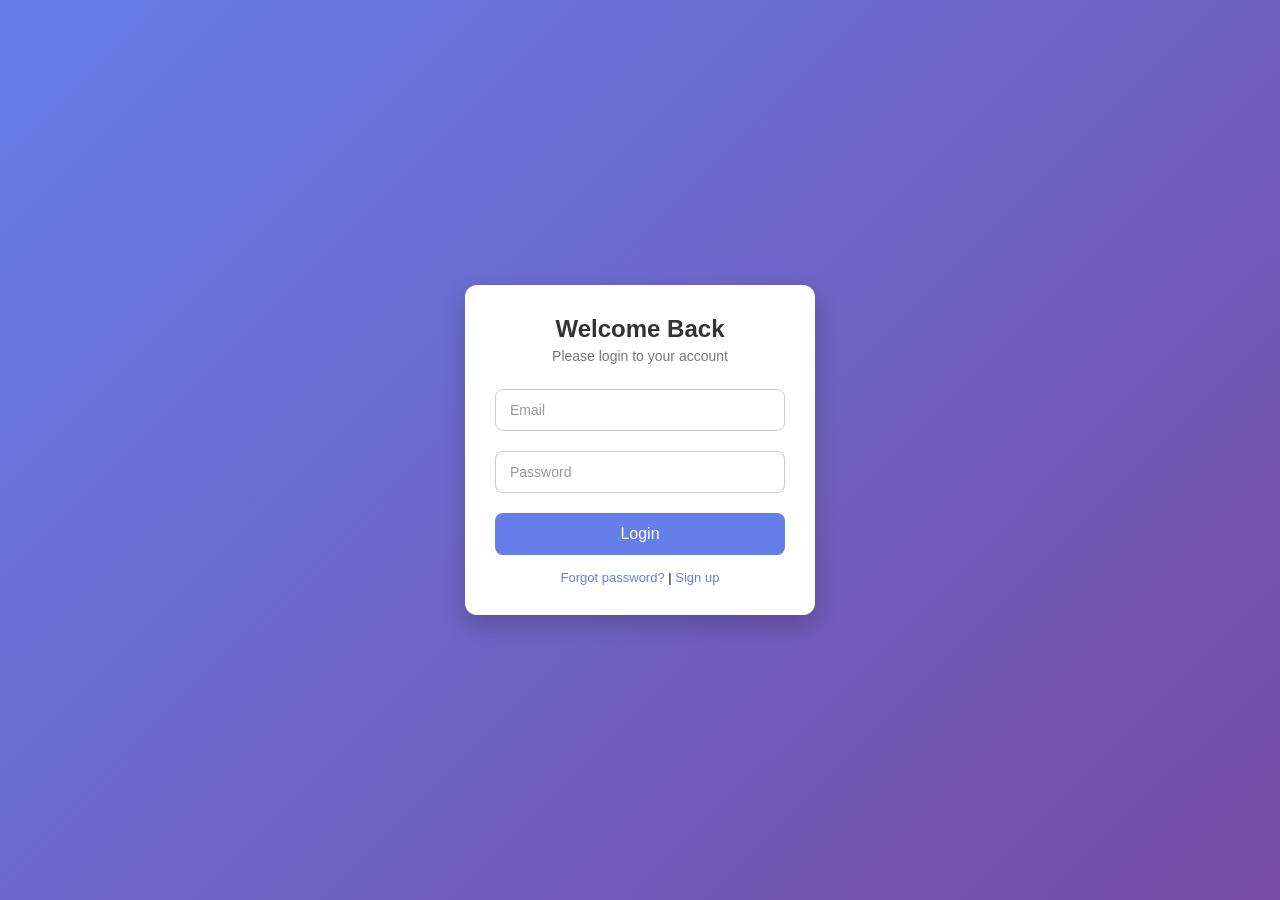
==== index.html @ 9d7a98ce "Add files via upload" ====
<!DOCTYPE html>
<html lang="en">
<head>
  <meta charset="UTF-8">
  <title>Login</title>
  <link rel="stylesheet" href="style.css">
</head>
<body>

  <div class="login-container">
    <h2>Welcome Back</h2>
    <p>Please login to your account</p>

    <form>
      <div class="input-group">
        <input type="email" required>
        <label>Email</label>
      </div>

      <div class="input-group">
        <input type="password" required>
        <label>Password</label>
      </div>

      <button type="submit">Login</button>

      <div class="extra">
        <a href="#">Forgot password?</a>
        <span> | </span>
        <a href="#">Sign up</a>
      </div>
    </form>
  </div>

</body>
</html>
---- style.css ----
* {
  margin: 0;
  padding: 0;
  box-sizing: border-box;
  font-family: "Segoe UI", sans-serif;
}

body {
  height: 100vh;
  background: linear-gradient(135deg, #667eea, #764ba2);
  display: flex;
  align-items: center;
  justify-content: center;
}

.login-container {
  background: #fff;
  width: 350px;
  padding: 30px;
  border-radius: 12px;
  box-shadow: 0 10px 25px rgba(0,0,0,0.2);
  text-align: center;
}

.login-container h2 {
  margin-bottom: 5px;
  color: #333;
}

.login-container p {
  margin-bottom: 25px;
  color: #777;
  font-size: 14px;
}

.input-group {
  position: relative;
  margin-bottom: 20px;
}

.input-group input {
  width: 100%;
  padding: 12px 10px;
  border: 1px solid #ccc;
  border-radius: 8px;
  outline: none;
  font-size: 14px;
}

.input-group label {
  position: absolute;
  top: 50%;
  left: 10px;
  color: #999;
  font-size: 14px;
  pointer-events: none;
  transform: translateY(-50%);
  transition: 0.3s;
  background: #fff;
  padding: 0 5px;
}

.input-group input:focus + label,
.input-group input:valid + label {
  top: -8px;
  font-size: 12px;
  color: #667eea;
}

button {
  width: 100%;
  padding: 12px;
  background: #667eea;
  border: none;
  border-radius: 8px;
  color: #fff;
  font-size: 16px;
  cursor: pointer;
  transition: 0.3s;
}

button:hover {
  background: #5a67d8;
}

.extra {
  margin-top: 15px;
  font-size: 13px;
}

.extra a {
  color: #667eea;
  text-decoration: none;
}

.extra a:hover {
  text-decoration: underline;
}
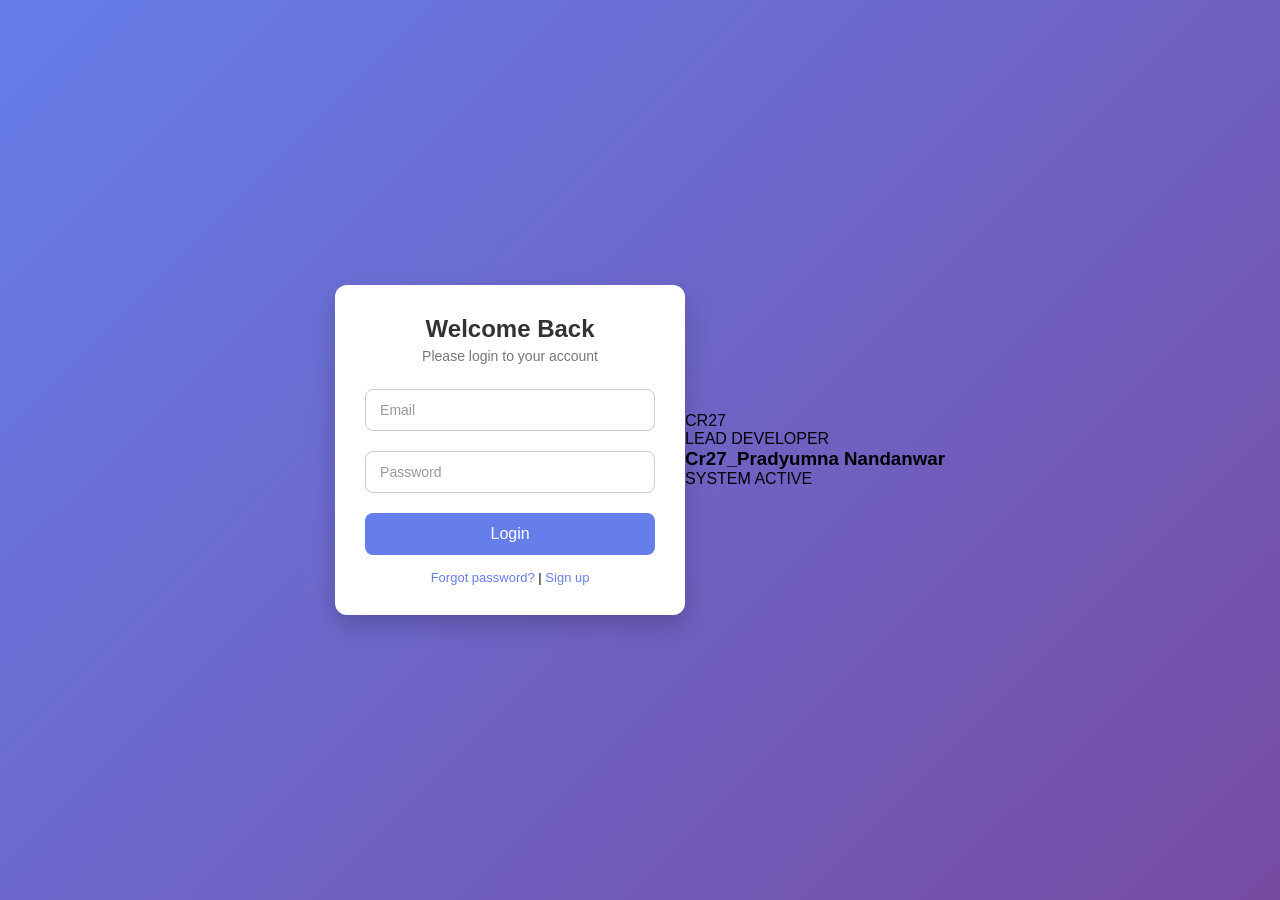
==== commit d1935a0d: "Update index.html add futer" ====
--- a/index.html
+++ b/index.html
@@ -31,6 +31,22 @@
       </div>
     </form>
   </div>
+  <footer class="futuristic-footer">
+    <div class="dev-container">
+        <div class="dev-logo">
+            <img src="logo.png" alt="Cr27 Logo" onerror="this.style.display='none'">
+            <div class="logo-fallback">CR27</div>
+        </div>
+        
+        <div class="dev-info">
+            <span class="label">LEAD DEVELOPER</span>
+            <h3 class="dev-name">Cr27_Pradyumna Nandanwar</h3>
+            <div class="status-bar">
+                <span class="pulse"></span> SYSTEM ACTIVE
+            </div>
+        </div>
+    </div>
+</footer>
 
 </body>
 </html>
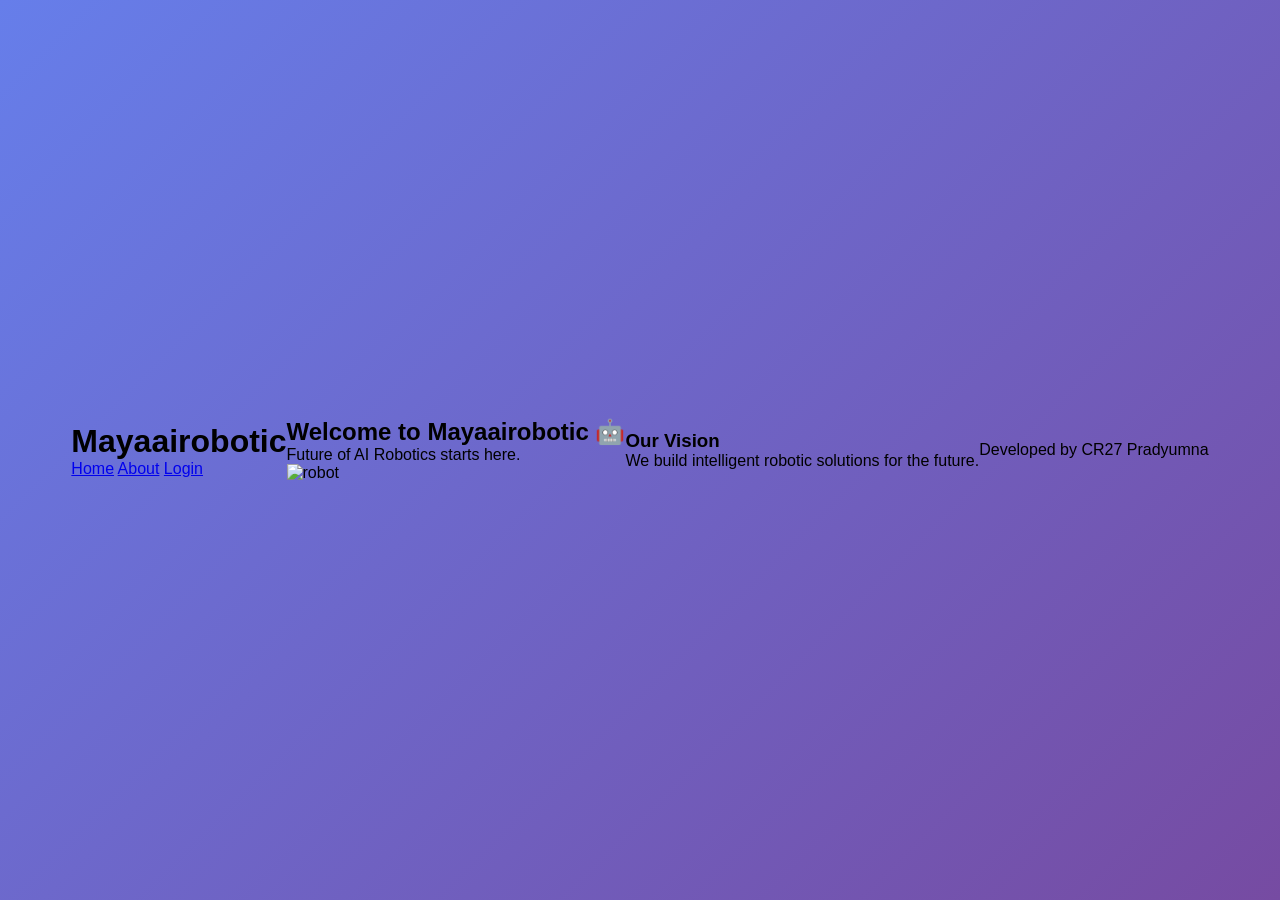
==== commit 3acd3e55: "Update index.html" ====
--- a/index.html
+++ b/index.html
@@ -1,51 +1,36 @@
 <!DOCTYPE html>
 <html lang="en">
 <head>
-  <meta charset="UTF-8">
-  <title>Login</title>
-  <link rel="stylesheet" href="style.css">
+<meta charset="UTF-8">
+<meta name="viewport" content="width=device-width, initial-scale=1.0">
+<title>Mayaairobotic</title>
+<link rel="stylesheet" href="style.css">
 </head>
+
 <body>
 
-  <div class="login-container">
-    <h2>Welcome Back</h2>
-    <p>Please login to your account</p>
+<header>
+  <h1>Mayaairobotic</h1>
+  <nav>
+    <a href="index.html">Home</a>
+    <a href="about.html">About</a>
+    <a href="login.html">Login</a>
+  </nav>
+</header>
 
-    <form>
-      <div class="input-group">
-        <input type="email" required>
-        <label>Email</label>
-      </div>
+<section class="hero">
+  <h2>Welcome to Mayaairobotic 🤖</h2>
+  <p>Future of AI Robotics starts here.</p>
+  <img src="https://via.placeholder.com/400" alt="robot">
+</section>
 
-      <div class="input-group">
-        <input type="password" required>
-        <label>Password</label>
-      </div>
+<section class="content">
+  <h3>Our Vision</h3>
+  <p>We build intelligent robotic solutions for the future.</p>
+</section>
 
-      <button type="submit">Login</button>
-
-      <div class="extra">
-        <a href="#">Forgot password?</a>
-        <span> | </span>
-        <a href="#">Sign up</a>
-      </div>
-    </form>
-  </div>
-  <footer class="futuristic-footer">
-    <div class="dev-container">
-        <div class="dev-logo">
-            <img src="logo.png" alt="Cr27 Logo" onerror="this.style.display='none'">
-            <div class="logo-fallback">CR27</div>
-        </div>
-        
-        <div class="dev-info">
-            <span class="label">LEAD DEVELOPER</span>
-            <h3 class="dev-name">Cr27_Pradyumna Nandanwar</h3>
-            <div class="status-bar">
-                <span class="pulse"></span> SYSTEM ACTIVE
-            </div>
-        </div>
-    </div>
+<footer>
+  <p>Developed by CR27 Pradyumna</p>
 </footer>
 
 </body>
--- a/style.css
+++ b/style.css
@@ -96,3 +96,95 @@
 .extra a:hover {
   text-decoration: underline;
 }
+:root {
+    --neon-blue: #00f3ff;
+    --deep-space: #0a0b10;
+    --glass: rgba(255, 255, 255, 0.05);
+}
+
+.futuristic-footer {
+    background: var(--deep-space);
+    padding: 20px;
+    border-top: 1px solid var(--neon-blue);
+    display: flex;
+    justify-content: center;
+    font-family: 'Segoe UI', Roboto, sans-serif;
+}
+
+.dev-container {
+    background: var(--glass);
+    backdrop-filter: blur(10px);
+    border: 1px solid rgba(0, 243, 255, 0.2);
+    padding: 15px 30px;
+    border-radius: 15px;
+    display: flex;
+    align-items: center;
+    gap: 20px;
+    transition: 0.3s;
+    box-shadow: 0 0 15px rgba(0, 0, 0, 0.5);
+}
+
+.dev-container:hover {
+    border-color: var(--neon-blue);
+    box-shadow: 0 0 25px rgba(0, 243, 255, 0.2);
+    transform: translateY(-5px);
+}
+
+.dev-logo img {
+    width: 50px;
+    height: 50px;
+    border-radius: 50%;
+    border: 2px solid var(--neon-blue);
+}
+
+.logo-fallback {
+    width: 50px;
+    height: 50px;
+    background: linear-gradient(45deg, #00f3ff, #005f73);
+    color: white;
+    display: flex;
+    align-items: center;
+    justify-content: center;
+    font-weight: bold;
+    border-radius: 10px;
+    font-size: 0.8rem;
+}
+
+.label {
+    font-size: 0.6rem;
+    color: var(--neon-blue);
+    letter-spacing: 2px;
+    display: block;
+}
+
+.dev-name {
+    color: #fff;
+    margin: 5px 0;
+    font-size: 1.1rem;
+    text-transform: uppercase;
+    letter-spacing: 1px;
+    text-shadow: 0 0 10px rgba(255, 255, 255, 0.3);
+}
+
+.status-bar {
+    font-size: 0.7rem;
+    color: #888;
+    display: flex;
+    align-items: center;
+    gap: 8px;
+}
+
+.pulse {
+    width: 8px;
+    height: 8px;
+    background: #00ff88;
+    border-radius: 50%;
+    box-shadow: 0 0 10px #00ff88;
+    animation: blink 1.5s infinite;
+}
+
+@keyframes blink {
+    0% { opacity: 0.3; }
+    50% { opacity: 1; }
+    100% { opacity: 0.3; }
+}
